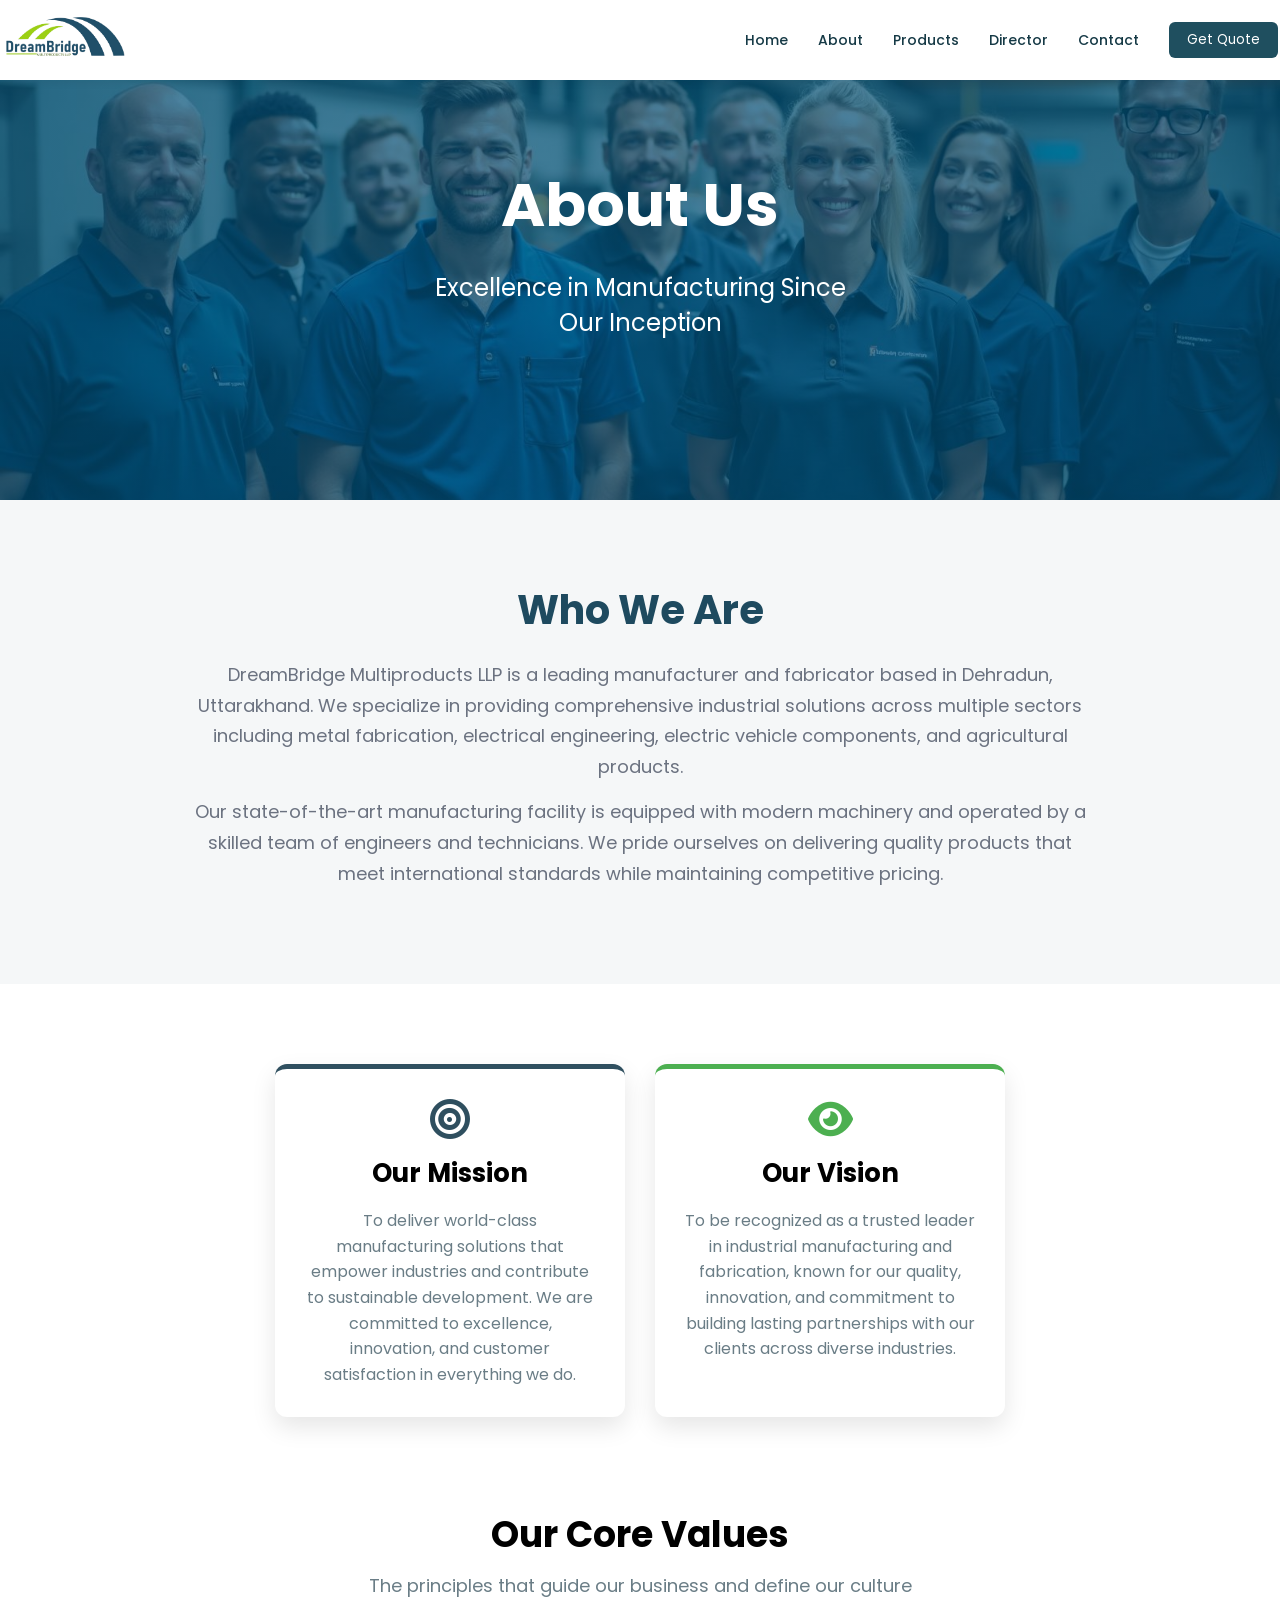
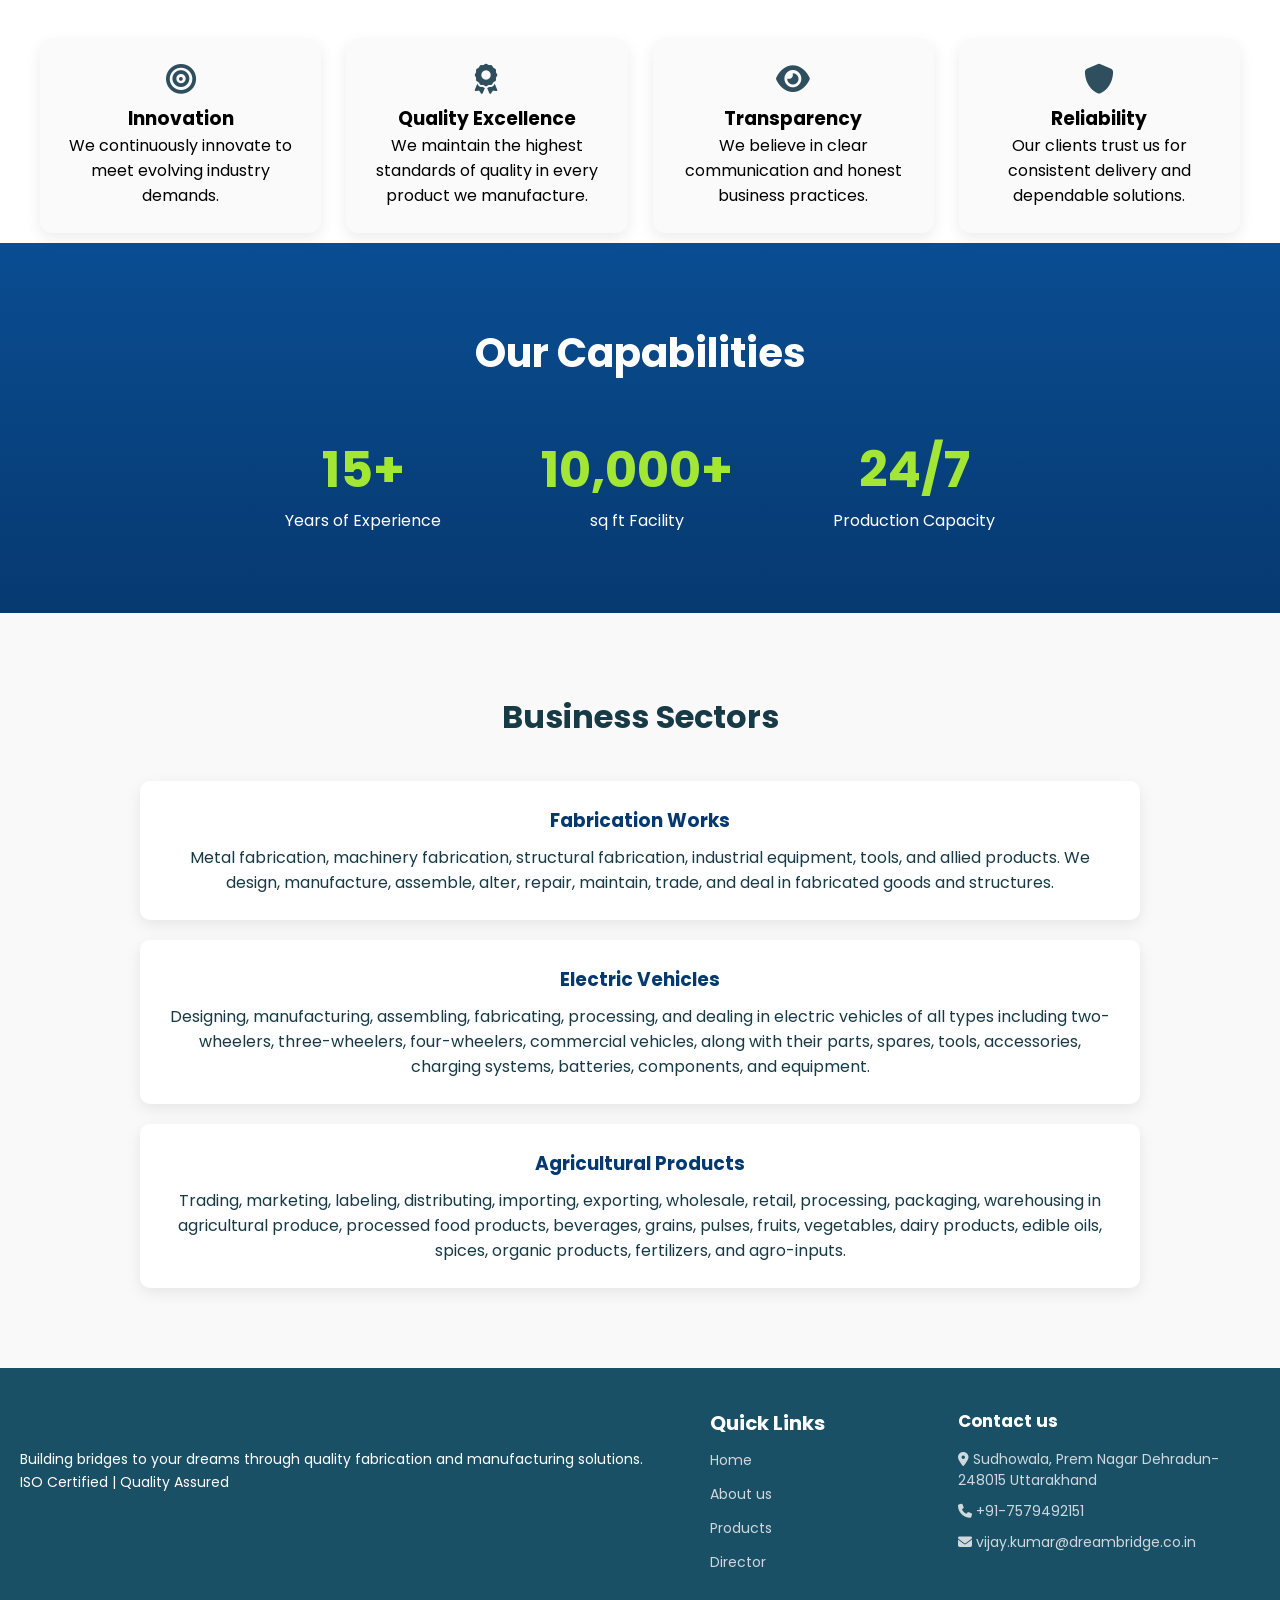
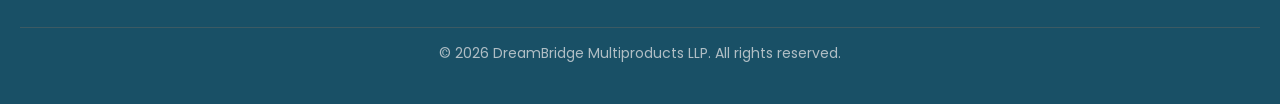
==== DreamBridge/about.html @ 756b0c47 "Add files via upload" ====
<!DOCTYPE html>
<html>
<head>
<title>About Us</title>
<link rel="stylesheet" href="about.css">
<link rel="stylesheet" href="https://cdnjs.cloudflare.com/ajax/libs/font-awesome/6.5.0/css/all.min.css">
</head>

<body>
<header>
    <nav class="navbar">

        <div class="navbar-container">

            <div class="logo">
                <img src="./logo-6_dIYv0A.png" alt="DreamBridge Logo">
            </div>
            <div class="menu">
                <ul class="nav-links">

                    <li><a href="index.html">Home</a></li>
                    <li><a href="about.html">About</a></li>
                    <li><a href="product.html">Products</a></li>
                    <li><a href="director.html">Director</a></li>
                    <li><a href="contact.html">Contact</a></li>

                </ul>

                <button class="btn">Get Quote</button>
            </div>
        </div>

    </nav>
</header>
  <section class="about-section">

    <div class="about-text">
    <h1>About Us</h1>
    <p>Excellence in Manufacturing Since<br>Our Inception</p>
    </div>

  </section>
  <section class="who-we-are">
    <div class="who">
      <h2>Who We Are</h2>

      <p>
      DreamBridge Multiproducts LLP is a leading manufacturer and fabricator based in Dehradun, Uttarakhand. We specialize in providing comprehensive industrial solutions across multiple sectors including metal fabrication, electrical engineering, electric vehicle components, and agricultural products.
      </p>

      <p>
      Our state-of-the-art manufacturing facility is equipped with modern machinery and operated by a skilled team of engineers and technicians. We pride ourselves on delivering quality products that meet international standards while maintaining competitive pricing.
      </p>
    </div>
  </section>
  <section class="mission-vision">
    <div class="mission-div">
      <div class="card mission">
        <i class="fa-solid fa-bullseye icon"></i>

        <h2>Our Mission</h2>
        <p>
        To deliver world-class manufacturing solutions that empower industries and contribute to sustainable development. We are committed to excellence, innovation, and customer satisfaction in everything we do.
        </p>
      </div>

      <div class="card vision">
        <i class="fa-solid fa-eye icon"></i>
        <h2>Our Vision</h2>
        <p>
        To be recognized as a trusted leader in industrial manufacturing and fabrication, known for our quality, innovation, and commitment to building lasting partnerships with our clients across diverse industries.
        </p>
      </div>
    </div>

  </section>
  <section class="core-values">
    <div class="values-container">
      <div class="values-text">
        <h2>Our Core Values</h2>
        <p>The principles that guide our business and define our culture</p>
      </div>
      


      <div class="value-card-box">
        <div class="value-card">
          <i class="fa-solid fa-bullseye"></i>
          <h3>Innovation</h3>
          <p>We continuously innovate to meet evolving industry demands.</p>
        </div>

        <div class="value-card">
          <i class="fa-solid fa-award"></i>
          <h3>Quality Excellence</h3>
          <p>We maintain the highest standards of quality in every product we manufacture.</p>
        </div>

        <div class="value-card">
          <i class="fa-solid fa-eye"></i>
          <h3>Transparency</h3>
          <p>We believe in clear communication and honest business practices.</p>
        </div>

        <div class="value-card">
          <i class="fa-solid fa-shield"></i>
          <h3>Reliability</h3>
          <p>Our clients trust us for consistent delivery and dependable solutions.</p>
        </div>
      </div>
  </div>

  </section>
  <section class="capabilities-section">
    <h4 class="section-title">Our Capabilities</h4>
      
  <div class="stats-container">
      <div class="stat-box">
        <span class="stat-number">15+</span>
        <p class="stat-text">Years of Experience</p>
      </div>

      <div class="stat-box">
        <span class="stat-number">10,000+</span>
        <p class="stat-text">sq ft
        Facility</p>
      </div>

      <div class="stat-box">
        <span class="stat-number">24/7</span>
        <p class="stat-text">Production Capacity</p>
      </div>
  </div>
  </section>
  <section class="business-sectors">
        <h2 class="sectors-title">Business Sectors</h2>

      <div class="sectors-container">
        <div class="sector-card">
          <h3>Fabrication Works</h3>
          <p>Metal fabrication, machinery fabrication, structural fabrication, industrial equipment, tools, and allied products. We design, manufacture, assemble, alter, repair, maintain, trade, and deal in fabricated goods and structures.</p>
        </div>

        <div class="sector-card">
          <h3>Electric Vehicles</h3>
          <p>Designing, manufacturing, assembling, fabricating, processing, and dealing in electric vehicles of all types including two-wheelers, three-wheelers, four-wheelers, commercial vehicles, along with their parts, spares, tools, accessories, charging systems, batteries, components, and equipment.</p>
        </div>

        <div class="sector-card">
          <h3>Agricultural Products</h3>
          <p>Trading, marketing, labeling, distributing, importing, exporting, wholesale, retail, processing, packaging, warehousing in agricultural produce, processed food products, beverages, grains, pulses, fruits, vegetables, dairy products, edible oils, spices, organic products, fertilizers, and agro-inputs.</p>
        </div>
    </div>
  </section>
  <footer class="foot">
        <div class="foot-main">
            <div class="foot-first">
                <div class="box1">
                    <p>Building bridges to your dreams through quality fabrication and manufacturing solutions.</p>
                    <p>ISO Certified | Quality Assured</p>
                </div>
                <div class="box2">
                    <h3>Quick Links</h3>
                        <ol>
                        
                        <li><a href="index.html">Home</a></li>
                        <li><a href="about.html">About us</a></li>
                        <li><a href="product.html">Products</a></li>
                        <li><a href="director.html">Director</a></li>
                        
                    </ol>
                </div>
                <div class="box3">
                    <h3>Contact us</h3>
                    <p><i class="fa-solid fa-location-dot"></i> Sudhowala, Prem Nagar Dehradun-248015 Uttarakhand</p>

                    <p><i class="fa-solid fa-phone"></i> +91-7579492151</p>

                    <p><i class="fa-solid fa-envelope"></i> vijay.kumar@dreambridge.co.in</p>
                </div>
            </div>
            <div class="foot-last">
                <p>© 2026 DreamBridge Multiproducts LLP. All rights reserved.</p>
            </div>
        </div>
        
    </footer>
</body>
</html>
---- DreamBridge/about.css ----
@import url('https://fonts.googleapis.com/css2?family=Poppins:wght@100;200;300;400;500;600;700;800;900&display=swap');
*{
    margin:0;
    padding:0;
    box-sizing:border-box;
    font-family:'Poppins', sans-serif;
}
:root{
    --primary:#1e4a5f;
    --green:#8cd400;
    --light:#f8fafc;
    --text:#163a46;
}
body{
    background:#f4f7f9;
}
header{
    position:fixed;
    top:0;
    left:0;
    width:100%;
    height:80px;
    background:white;
    display:flex;
    justify-content:center;
    align-items:center;
    z-index:1000;
    box-shadow:0 2px 10px rgba(0,0,0,0.05);
}

.navbar{
    width:100%;
    max-width:1320px;
    margin:auto; 
    padding:0 2px;
}

.navbar-container{
    display:flex;
    justify-content:space-between;
    align-items:center;
}

.logo img{
    width:130px;
}
.menu{
    display:flex;
    align-items:center;
    justify-content: flex-end;
    gap:30px;
}
.nav-links{
    display:flex;
    gap:30px;
    list-style:none;
    align-items:center;
    justify-content: flex-end;
}

.nav-links a{
    text-decoration:none;
    color:#163a46;
    font-size:14px;
    font-weight:500;
    transition:0.3s;
}

.nav-links a:hover{
    color:var(--green);
}

.btn{
    background:#1f4f5f;
    color:white;
    border:none;
    padding:8px 18px;
    border-radius:6px;
    cursor:pointer;
}

.btn:hover{
    background:#163a46;
}

.about-section{
    /* padding-top: 120px; */
    height:500px;
    background:
    linear-gradient(rgba(0,80,120,0.7), rgba(0,80,120,0.7)),
    url("./about.png");
    background-size:cover;
    background-position:center;
    display:flex;
    justify-content:center;
    align-items:center;
    text-align:center;
    color:white;
}

.about-text h1{
    font-size:60px;
    margin-bottom:20px;
}

.about-text p{
    font-size:24px;
}

.who-we-are{
    background:#f5f7f8;
    padding:80px 20px;
    text-align:center;
}

.who{
    max-width:900px;
    margin:auto;
}

.who-we-are h2{
    font-size:40px;
    color:#1e4a5f;
    margin-bottom:20px;
}

.who-we-are p{
    font-size:18px;
    color:#6b7280;
    line-height:1.7;
    margin-bottom:15px;
}

.mission-vision{
    padding:80px 20px;
    display:flex;
    justify-content:center;
    background:white;
}

.mission-div{
    display:flex;
    gap:30px;
    max-width:1200px;
    width:100%;
    flex-wrap:wrap;
    justify-content:center;
}

.card{
    width:350px;
    padding:30px;
    border-radius:12px;
    background:#ffffff;
    box-shadow:0 10px 25px rgba(0,0,0,0.1);
    text-align:center;
    transition:0.3s;
}

.card:hover{
    transform:translateY(-8px);
}

.card h2{
    font-size:26px;
    margin-bottom:15px;
}

.card p{
    font-size:16px;
    line-height:1.6;
    color:#6a7d86;
}

.mission{
    border-top:5px solid #2f4f5f;
}

.vision{
    border-top:5px solid #4caf50;
}

.icon{
    font-size:40px;
    margin-bottom:15px;
    color:#2f4f5f;
}

.vision .icon{
    color:#4caf50;
}

.core-values{
    padding:10px 10px;
    background:#ffffff;
    display:flex;
    justify-content:center;
    gap:60px;
    flex-wrap:wrap;
}
.values-container{
    width: 100%;
    max-width: 1200px;
    margin: auto;
    display: flex;
    flex-direction: column;
    align-items: center;
    gap: 40px;
}

/* top text full width */
.values-text{
    text-align: center;
    max-width: 700px;
    padding-top: 0; /* remove 150px */
}

.values-text h2{
    font-size: 36px;
    margin-bottom: 10px;
}

.values-text p{
    color:#6a7d86;
    font-size:18px;
}

/* cards container */
.value-card-box{
    display: flex;
    justify-content: space-between;
    gap: 250px;
    width: 100%;
    flex-wrap: wrap;
}

/* each card */
.value-card{
    flex: 1;
    min-width: 220px;
    border-radius:12px;
    padding:25px;
    text-align:center;
    background:#fafafa;
    box-shadow:0 5px 15px rgba(0,0,0,0.08);
    transition:0.3s;
}.values-container{
    width: 100%;
    max-width: 1200px;
    margin: auto;
    display: flex;
    flex-direction: column;
    align-items: center;
    gap: 40px;
}

/* top text full width */
.values-text{
    text-align: center;
    max-width: 700px;
    padding-top: 0; /* remove 150px */
}

.values-text h2{
    font-size: 36px;
    margin-bottom: 10px;
}

.values-text p{
    color:#6a7d86;
    font-size:18px;
}

/* cards container */
.value-card-box{
    display: flex;
    justify-content: space-between;
    gap: 25px;
    width: 100%;
    flex-wrap: wrap;
}

/* each card */
.value-card{
    flex: 1;
    min-width: 220px;
    border-radius:12px;
    padding:25px;
    text-align:center;
    background:#fafafa;
    box-shadow:0 5px 15px rgba(0,0,0,0.08);
    transition:0.3s;
}
.value-card:hover{
    transform:translateY(-5px);
}

.value-card i{
    font-size:30px;
    margin-bottom:10px;
    color:#2f4f5f;
}

.capabilities-section {
    background: linear-gradient(180deg, #0a4d92 0%, #063970 100%);
    padding: 80px 20px;
    text-align: center;
    color: #ffffff;
}

.section-title {
    font-size: 40px;
    margin-bottom: 50px;
}

.stats-container {
    display: flex;
    justify-content: center;
    flex-wrap: wrap;
    gap: 100px;
}

.stat-number {
    color: #a3e635;
    font-size: 50px;
    font-weight: bold;
}

.business-sectors {
    background-color: #f9f9f9; 
    padding: 80px 20px;
    text-align: center;
    color:#163a46;
}

.sectors-title {
    font-size: 32px;
    margin-bottom: 40px;
}

.sectors-container {
    max-width: 1000px;
    margin: auto;
    display: flex;
    flex-direction: column;
    gap: 20px;
}

.sector-card {
    background: #ffffff;
    border-radius: 10px;
    padding: 25px;
    box-shadow: 0 5px 15px rgba(0,0,0,0.08);
    transition:0.3s;
}

.sector-card:hover{
    transform:translateY(-5px);
}

.sector-card h3 {
    color: #063970; 
    margin-bottom: 10px;
}
.foot{
    background-color: hsl(197, 60%, 25%);
    padding:40px 20px;
}

.foot-main{
    color:white;
    /* font-family:Arial, Helvetica, sans-serif; */
}

.foot-first{
    display:flex;
    justify-content:space-between;
    gap:40px;
}

.box1{
    padding-top: 40px;
    width:56%;
    line-height:1.6;
    font-size: 14px;
}

.box2{
    width:18%;
}

.box3{
    width:26%;
}

.box2 ul{
    list-style:none;
    padding:0;
}

.box2 li{
    list-style: none;
    margin:8px 0;
}

.box2 a{
    text-decoration:none;
    color:#cfd8dc;
    transition:0.3s;
    font-size: 14px;
}

.box2 a:hover{
    color:#00bcd4;
    
}

.box3 p{
    margin:10px 0;
    color:#cfd8dc;
    font-size: 14px;
}

.box2,.box3 h3{
    margin-bottom:15px;
    font-size: 17px;
    color:#ffffff;
}

.foot-last{
    border-top:1px solid #3c5a63;
    margin-top:30px;
    padding-top:15px;
    text-align:center;
    font-size:14px;
    color:#b0bec5;
}
@media (max-width: 768px) {

  /* Navbar */
  .navbar-container {
    flex-direction: column;
    gap: 10px;
  }

  .menu {
    flex-direction: column;
    gap: 15px;
  }

  .nav-links {
    flex-direction: column;
    gap: 10px;
  }

  /* Hero */
  .container1 h1 {
    font-size: 32px;
    margin-top: 120px;
  }

  .container1 p {
    font-size: 16px;
    padding: 0 10px;
  }

  .hero-buttons {
    flex-direction: column;
  }

  /* Services */
  .services-boxes {
    flex-direction: column;
    padding: 0 15px;
  }

  /* Cards */
  .image-box {
    flex-direction: column;
  }

  .three-box {
    height: auto;
  }

  .view-detail {
    width: 100%;
  }

  /* Footer */
  .foot-first {
    flex-direction: column;
  }

  .box1, .box2, .box3 {
    width: 100%;
  }
}
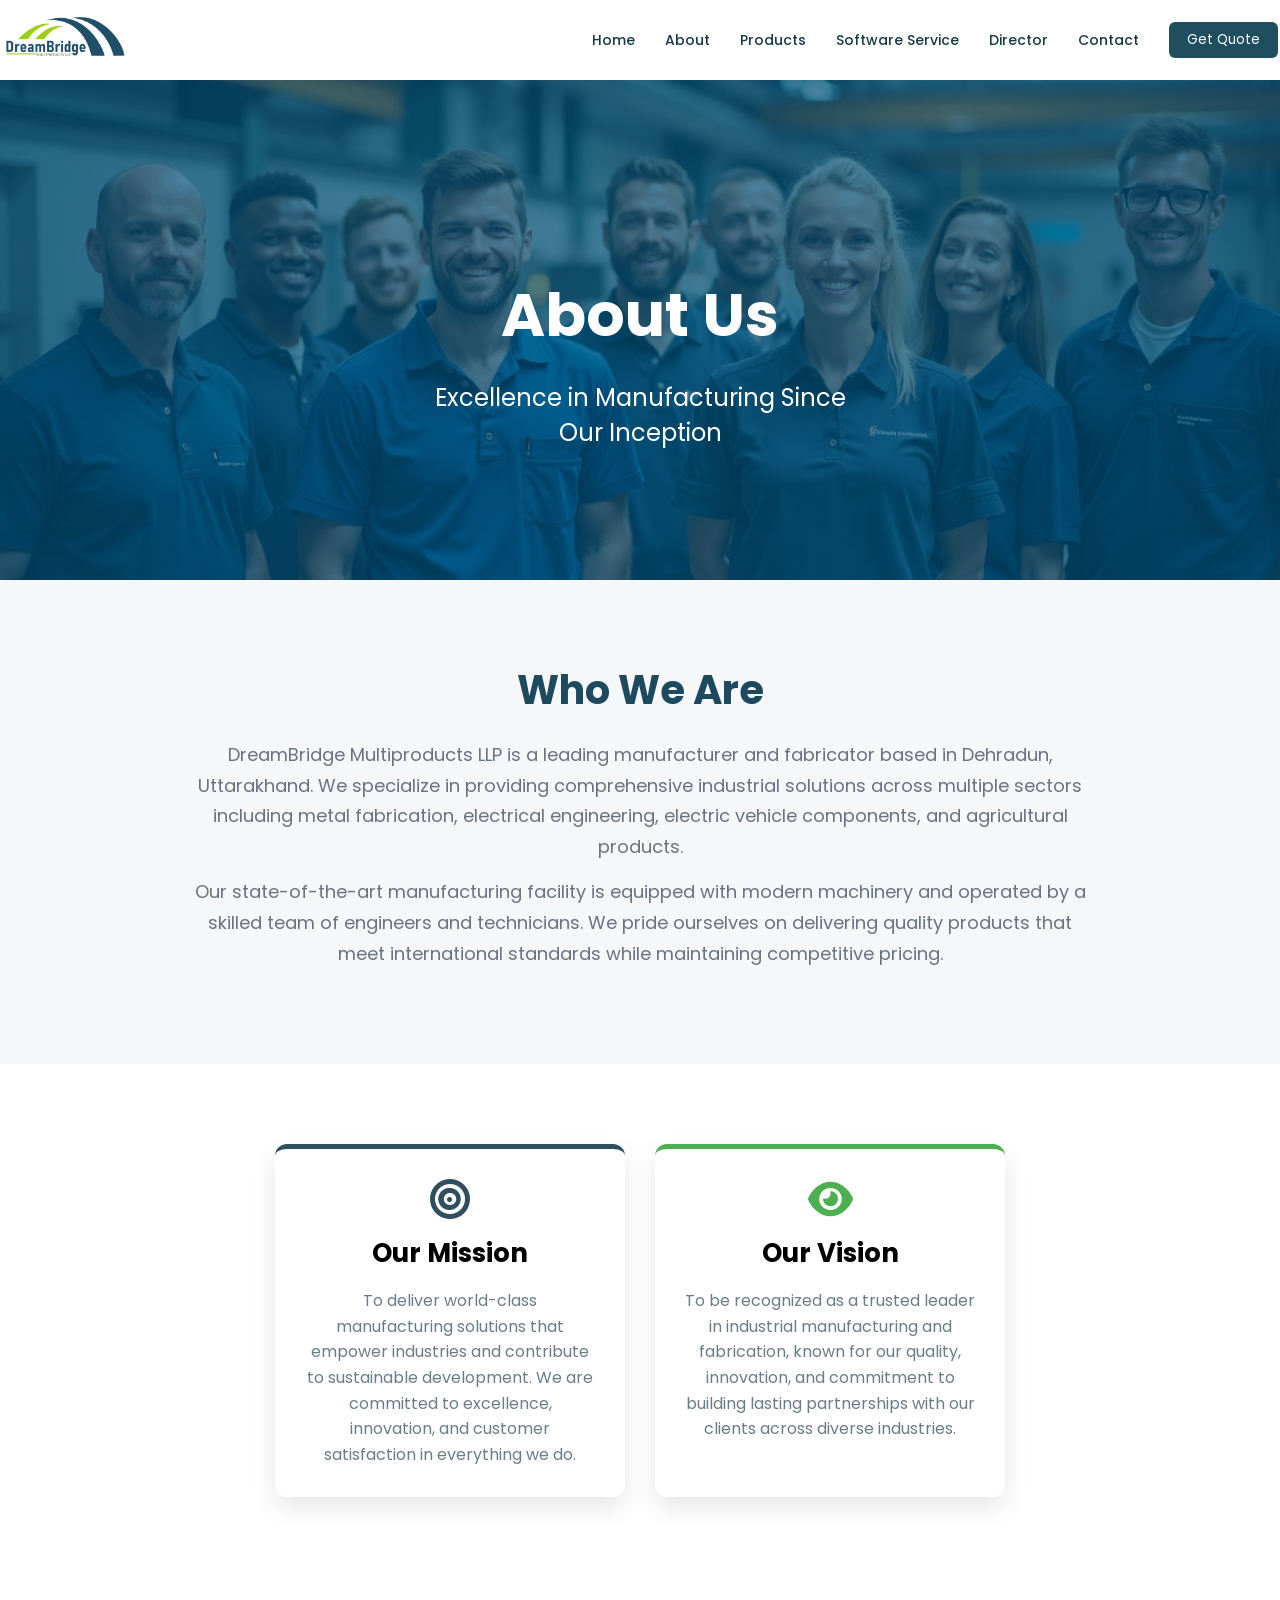
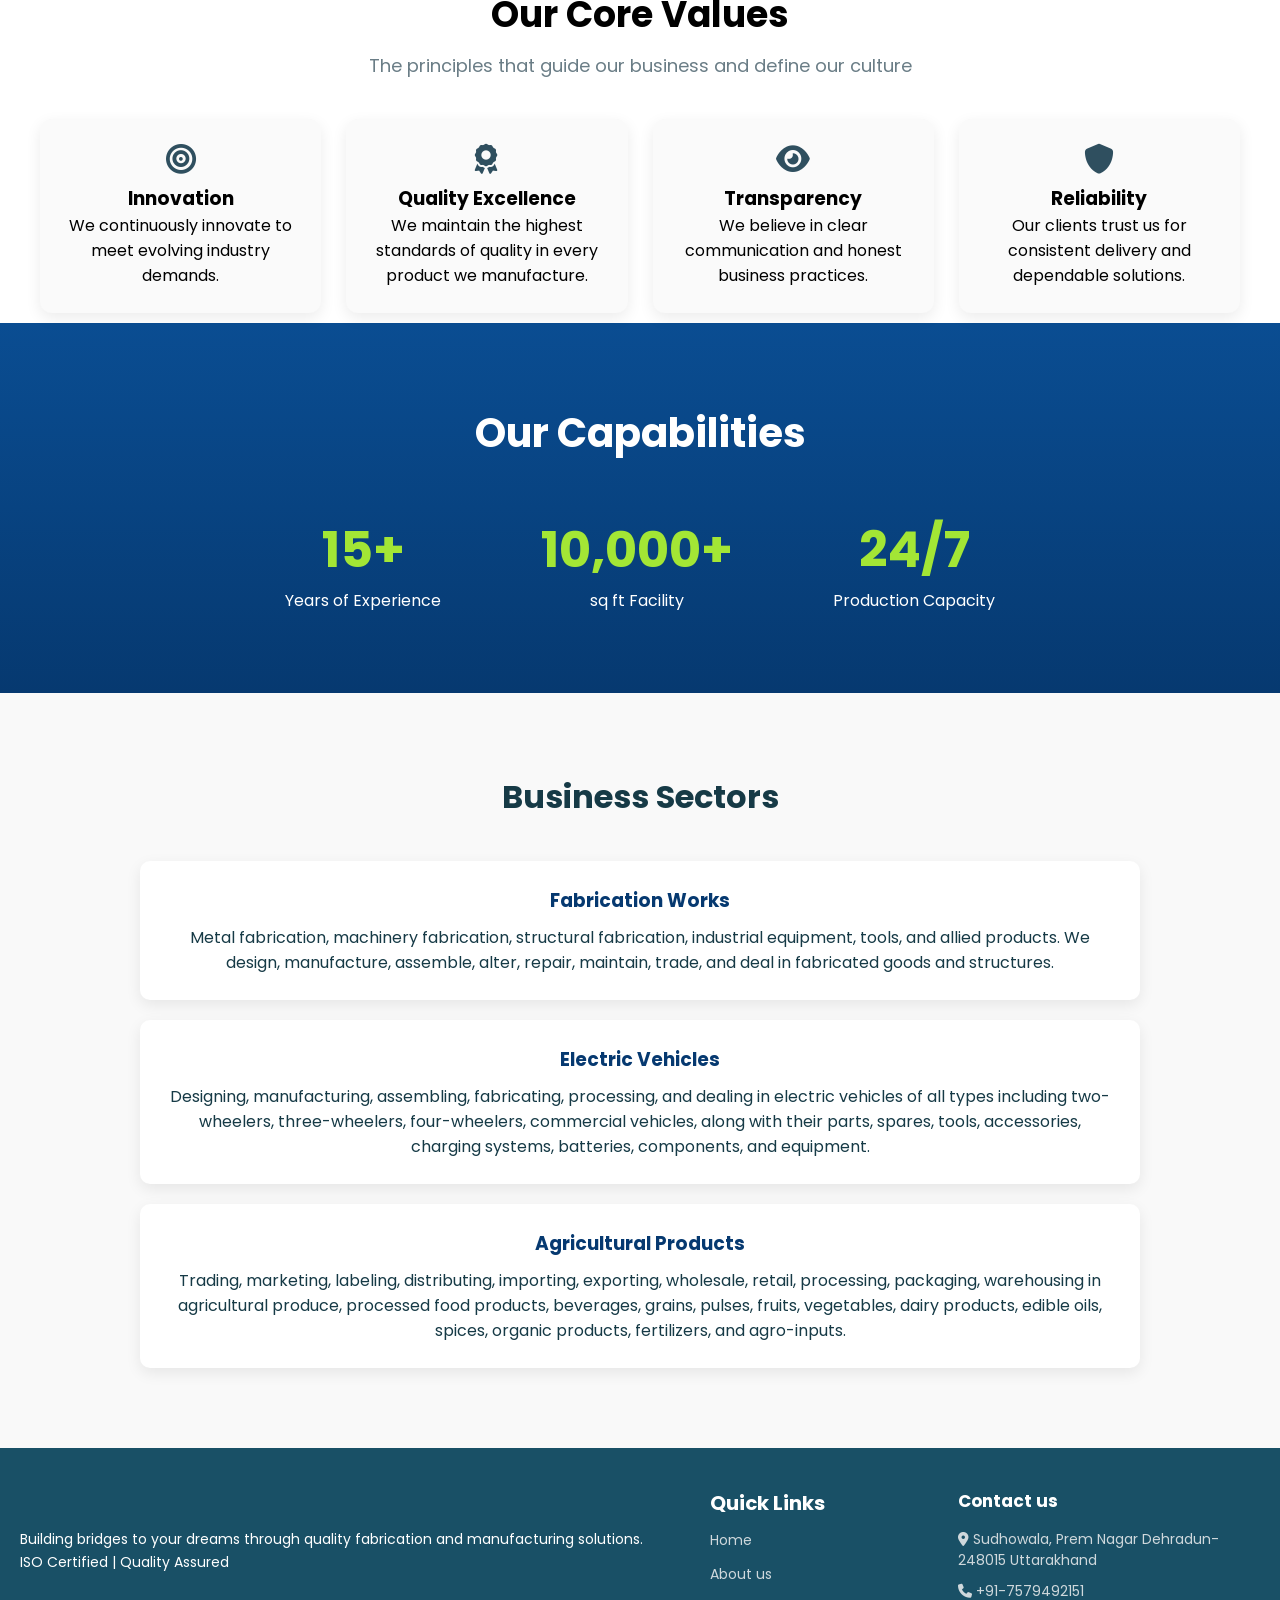
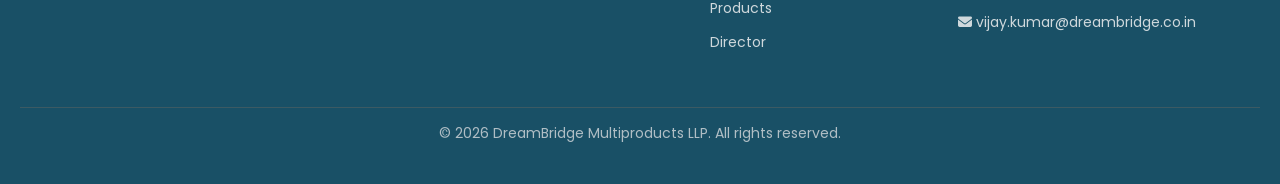
==== commit d6489525: "website updated" ====
--- a/DreamBridge/about.html
+++ b/DreamBridge/about.html
@@ -1,9 +1,11 @@
 <!DOCTYPE html>
 <html>
 <head>
-<title>About Us</title>
-<link rel="stylesheet" href="about.css">
-<link rel="stylesheet" href="https://cdnjs.cloudflare.com/ajax/libs/font-awesome/6.5.0/css/all.min.css">
+  <meta charset="UTF-8">
+  <meta name="viewport" content="width=device-width, initial-scale=1.0">
+  <title>About Us</title>
+  <link rel="stylesheet" href="about.css">
+  <link rel="stylesheet" href="https://cdnjs.cloudflare.com/ajax/libs/font-awesome/6.5.0/css/all.min.css">
 </head>
 
 <body>
@@ -21,6 +23,7 @@
                     <li><a href="index.html">Home</a></li>
                     <li><a href="about.html">About</a></li>
                     <li><a href="product.html">Products</a></li>
+                    <li><a href="Software.html">Software Service</a></li>
                     <li><a href="director.html">Director</a></li>
                     <li><a href="contact.html">Contact</a></li>
 
--- a/DreamBridge/about.css
+++ b/DreamBridge/about.css
@@ -13,6 +13,7 @@
 }
 body{
     background:#f4f7f9;
+    padding-top: 80px;
 }
 header{
     position:fixed;
@@ -24,7 +25,7 @@
     display:flex;
     justify-content:center;
     align-items:center;
-    z-index:1000;
+    z-index:9999;
     box-shadow:0 2px 10px rgba(0,0,0,0.05);
 }
 
@@ -85,7 +86,9 @@
 
 .about-section{
     /* padding-top: 120px; */
-    height:500px;
+    min-height: 500px;
+    height: auto;
+    padding: 120px 20px 60px;
     background:
     linear-gradient(rgba(0,80,120,0.7), rgba(0,80,120,0.7)),
     url("./about.png");
@@ -208,11 +211,10 @@
     gap: 40px;
 }
 
-/* top text full width */
 .values-text{
     text-align: center;
     max-width: 700px;
-    padding-top: 0; /* remove 150px */
+    padding-top: 0; 
 }
 
 .values-text h2{
@@ -225,16 +227,14 @@
     font-size:18px;
 }
 
-/* cards container */
 .value-card-box{
     display: flex;
     justify-content: space-between;
-    gap: 250px;
+    gap: 25px;
     width: 100%;
     flex-wrap: wrap;
 }
 
-/* each card */
 .value-card{
     flex: 1;
     min-width: 220px;
@@ -244,52 +244,6 @@
     background:#fafafa;
     box-shadow:0 5px 15px rgba(0,0,0,0.08);
     transition:0.3s;
-}.values-container{
-    width: 100%;
-    max-width: 1200px;
-    margin: auto;
-    display: flex;
-    flex-direction: column;
-    align-items: center;
-    gap: 40px;
-}
-
-/* top text full width */
-.values-text{
-    text-align: center;
-    max-width: 700px;
-    padding-top: 0; /* remove 150px */
-}
-
-.values-text h2{
-    font-size: 36px;
-    margin-bottom: 10px;
-}
-
-.values-text p{
-    color:#6a7d86;
-    font-size:18px;
-}
-
-/* cards container */
-.value-card-box{
-    display: flex;
-    justify-content: space-between;
-    gap: 25px;
-    width: 100%;
-    flex-wrap: wrap;
-}
-
-/* each card */
-.value-card{
-    flex: 1;
-    min-width: 220px;
-    border-radius:12px;
-    padding:25px;
-    text-align:center;
-    background:#fafafa;
-    box-shadow:0 5px 15px rgba(0,0,0,0.08);
-    transition:0.3s;
 }
 .value-card:hover{
     transform:translateY(-5px);
@@ -369,7 +323,6 @@
 
 .foot-main{
     color:white;
-    /* font-family:Arial, Helvetica, sans-serif; */
 }
 
 .foot-first{
@@ -436,8 +389,13 @@
     color:#b0bec5;
 }
 @media (max-width: 768px) {
-
-  /* Navbar */
+    body{
+        padding-top: 0;
+    }
+    header {
+    position: static;   
+    height: auto;       
+  }
   .navbar-container {
     flex-direction: column;
     gap: 10px;
@@ -452,8 +410,6 @@
     flex-direction: column;
     gap: 10px;
   }
-
-  /* Hero */
   .container1 h1 {
     font-size: 32px;
     margin-top: 120px;
@@ -467,14 +423,10 @@
   .hero-buttons {
     flex-direction: column;
   }
-
-  /* Services */
   .services-boxes {
     flex-direction: column;
     padding: 0 15px;
   }
-
-  /* Cards */
   .image-box {
     flex-direction: column;
   }
@@ -486,8 +438,6 @@
   .view-detail {
     width: 100%;
   }
-
-  /* Footer */
   .foot-first {
     flex-direction: column;
   }
